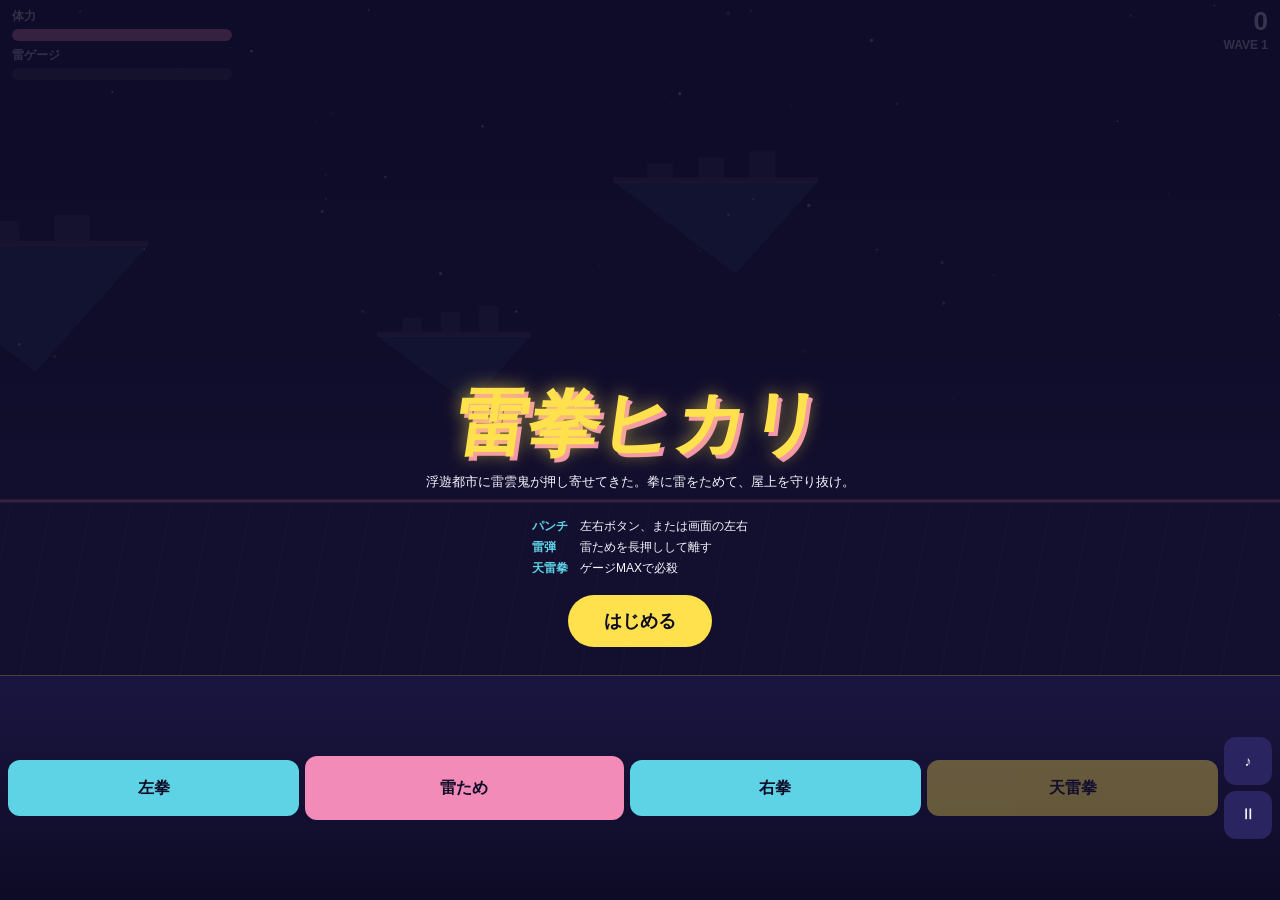
==== index.html @ 25540839 "add 245-raiken-hikari" ====
<!DOCTYPE html>
<html lang="ja">
<head>
<meta charset="UTF-8">
<meta name="viewport" content="width=device-width,initial-scale=1,maximum-scale=1,minimum-scale=1,user-scalable=no,viewport-fit=cover">
<meta name="apple-mobile-web-app-capable" content="yes">
<meta name="mobile-web-app-capable" content="yes">
<meta name="apple-mobile-web-app-status-bar-style" content="black-translucent">
<meta name="theme-color" content="#0e0b26">
<meta name="description" content="浮遊都市の屋上で、拳に雷をためて雷雲鬼を退けるアクション。">
<title>245｜雷拳ヒカリ</title>
<link rel="stylesheet" href="style.css">
</head>
<body>
<div id="game-shell">
  <footer id="control-deck" aria-label="操作盤">
    <button type="button" class="game-btn fist" id="btnL" aria-label="左パンチ">左拳</button>
    <button type="button" class="game-btn charge" id="btnCharge" aria-label="雷ため">雷ため</button>
    <button type="button" class="game-btn fist" id="btnR" aria-label="右パンチ">右拳</button>
    <button type="button" class="game-btn special" id="special" aria-label="必殺技 天雷拳" disabled>天雷拳</button>
    <div class="sys">
      <button type="button" class="game-btn" id="btnMute" aria-label="音の切り替え">♪</button>
      <button type="button" class="game-btn" id="btnPause" aria-label="一時停止">Ⅱ</button>
    </div>
  </footer>
  <div id="game-stage">
    <div id="screen-wrap">
      <canvas id="c" aria-label="雷拳ヒカリ"></canvas>
      <div class="hud">
        <div>
          <div class="lbl">体力</div><div class="bar" id="hp"><i style="width:100%"></i></div>
          <div class="lbl" style="margin-top:6px">雷ゲージ</div><div class="bar" id="gauge"><i style="width:0%"></i></div>
        </div>
        <div><div id="score">0</div><div id="wave">WAVE 1</div></div>
      </div>
      <div class="screen" id="title">
        <h1>雷拳ヒカリ</h1>
        <p>浮遊都市に雷雲鬼が押し寄せてきた。拳に雷をためて、屋上を守り抜け。</p>
        <div class="how">
          <b>パンチ</b><span>左右ボタン、または画面の左右</span>
          <b>雷弾</b><span>雷ためを長押しして離す</span>
          <b>天雷拳</b><span>ゲージMAXで必殺</span>
        </div>
        <button type="button" id="start" class="game-btn">はじめる</button>
        <div id="best"></div>
      </div>
      <div class="screen hidden" id="over">
        <h1 class="ko">KO…</h1>
        <p id="result"></p>
        <button type="button" id="retry" class="game-btn">もう一回</button>
      </div>
    </div>
  </div>
</div>
<dialog id="pauseDlg" aria-labelledby="pauseTitle">
  <h2 id="pauseTitle">一時停止</h2>
  <div class="col">
    <button type="button" class="game-btn" id="btnResume">再開</button>
    <button type="button" class="game-btn" id="btnMuteDlg">音の切り替え</button>
    <button type="button" class="game-btn" id="btnQuit">タイトルへ</button>
  </div>
</dialog>
<script src="script.js"></script>
</body>
</html>
---- style.css ----
*, *::before, *::after {
  box-sizing: border-box;
  -webkit-tap-highlight-color: transparent;
  -webkit-touch-callout: none;
  -webkit-user-select: none;
  user-select: none;
  -webkit-user-drag: none;
}
::selection { background: transparent; color: inherit; }
:root {
  --sky: #1d1846; --bolt: #ffe14d; --teal: #5fd3e6; --pink: #f28bb8;
  --ink: #f7f5ff; --deep: #0e0b26; --bg: #0e0b26; --fg: #f7f5ff;
}
@media (prefers-color-scheme: light) {
  :root:not([data-theme="dark"]) { --bg: #e9e6ff; --fg: #1d1846; }
}
:root[data-theme="light"] { --bg: #e9e6ff; --fg: #1d1846; }
:root[data-theme="dark"] { --bg: #0e0b26; --fg: #f7f5ff; }
html, body {
  margin: 0; padding: 0; width: 100%; height: 100%;
  overflow: hidden; overscroll-behavior: none; position: fixed;
  background: var(--bg); color: var(--fg);
  font-family: "Hiragino Kaku Gothic ProN", "Yu Gothic", sans-serif;
  touch-action: manipulation;
}
@supports (height: 100dvh) { html, body { height: 100dvh; } }

#game-shell {
  position: fixed; inset: 0; width: 100%; height: 100%; height: 100dvh;
  display: flex; flex-direction: column; touch-action: none;
}
#game-stage { order: 1; }
#control-deck { order: 2; }
#game-stage { position: relative; flex: 0 0 75%; height: 75%; min-height: 0; }
#screen-wrap { position: absolute; inset: 0; overflow: hidden; background: var(--sky); }
canvas { position: absolute; inset: 0; display: block; width: 100%; height: 100%; touch-action: none; z-index: 0; }

.hud {
  position: absolute; left: 0; right: 0; top: max(8px, env(safe-area-inset-top));
  padding: 0 12px; display: flex; justify-content: space-between;
  pointer-events: none; color: var(--ink); z-index: 2;
}
.bar { width: min(42vw, 220px); height: 12px; border-radius: 6px; background: rgba(255,255,255,.15); overflow: hidden; margin-top: 4px; }
.bar i { display: block; height: 100%; border-radius: 6px; }
#hp i { background: var(--pink); }
#gauge i { background: var(--bolt); }
.lbl { font-size: 12px; font-weight: 800; opacity: .85; }
#score { font-size: 26px; text-align: right; line-height: 1; font-weight: 800; }
#wave { font-size: 12px; font-weight: 800; text-align: right; opacity: .85; margin-top: 4px; }

.screen {
  position: absolute; inset: 0; display: flex; flex-direction: column;
  align-items: center; justify-content: flex-end;
  text-align: center;
  padding: 16px 16px 20px; color: var(--ink); background: rgba(14,11,38,.82); z-index: 20;
  pointer-events: auto;
}
.screen h1 {
  font-size: clamp(36px, 11vw, 72px); line-height: 1; color: var(--bolt);
  text-shadow: 0 0 18px rgba(255,225,77,.7), 4px 4px 0 var(--pink);
  transform: skewX(-8deg); margin: 0;
}
.screen p { max-width: 34em; line-height: 1.7; margin-top: 12px; font-size: 13px; }
.how { display: grid; grid-template-columns: auto 1fr; gap: 4px 12px; text-align: left; margin-top: 12px; font-size: 12px; }
.how b { color: var(--teal); }
.hidden { display: none !important; }
#best { margin-top: 8px; font-size: 13px; opacity: .8; }
.ko { font-size: clamp(32px, 9vw, 56px) !important; }

.game-btn {
  min-width: 48px; min-height: 48px; border: 0; border-radius: 12px;
  cursor: pointer; font: inherit; font-weight: 800;
  transition: transform .08s ease, opacity .08s ease;
  touch-action: manipulation; color: var(--deep); background: var(--bolt);
}
.game-btn:active, .game-btn.is-pressed { transform: scale(0.92); opacity: .88; }
.game-btn:focus-visible { outline: 3px solid var(--teal); outline-offset: 3px; }
.game-btn:disabled { opacity: .35; pointer-events: none; }
.screen .game-btn { margin-top: 18px; padding: 14px 36px; border-radius: 999px; font-size: 18px; }

#control-deck {
  flex: 0 0 25%; height: 25%; min-height: 0;
  display: flex; align-items: center; justify-content: space-between; gap: 6px;
  padding: 8px max(8px, env(safe-area-inset-right, 8px))
          max(8px, env(safe-area-inset-bottom, 8px))
          max(8px, env(safe-area-inset-left, 8px));
  background: linear-gradient(180deg, #1a1540, #0e0b26);
  border-top: 1px solid rgba(255,225,77,.25);
  z-index: 8; touch-action: none; overflow: hidden;
}
#control-deck .fist { flex: 1; min-height: 56px; background: var(--teal); color: var(--deep); }
#control-deck .charge { flex: 1.1; min-height: 64px; background: var(--pink); }
#control-deck .special { flex: 1; min-height: 56px; background: var(--bolt); }
#control-deck .sys { display: flex; flex-direction: column; gap: 6px; }
#control-deck .sys .game-btn { min-width: 48px; min-height: 48px; background: #2a2460; color: var(--ink); font-size: 14px; }

#pauseDlg {
  border: 0; border-radius: 16px; background: #1a1540; color: var(--ink);
  padding: 22px 20px; max-width: 320px; width: calc(100% - 40px);
}
#pauseDlg::backdrop { background: rgba(8,6,24,.72); }
#pauseDlg h2 { margin: 0 0 14px; text-align: center; color: var(--bolt); }
#pauseDlg .col { display: flex; flex-direction: column; gap: 10px; }
#pauseDlg .game-btn { width: 100%; color: var(--deep); }
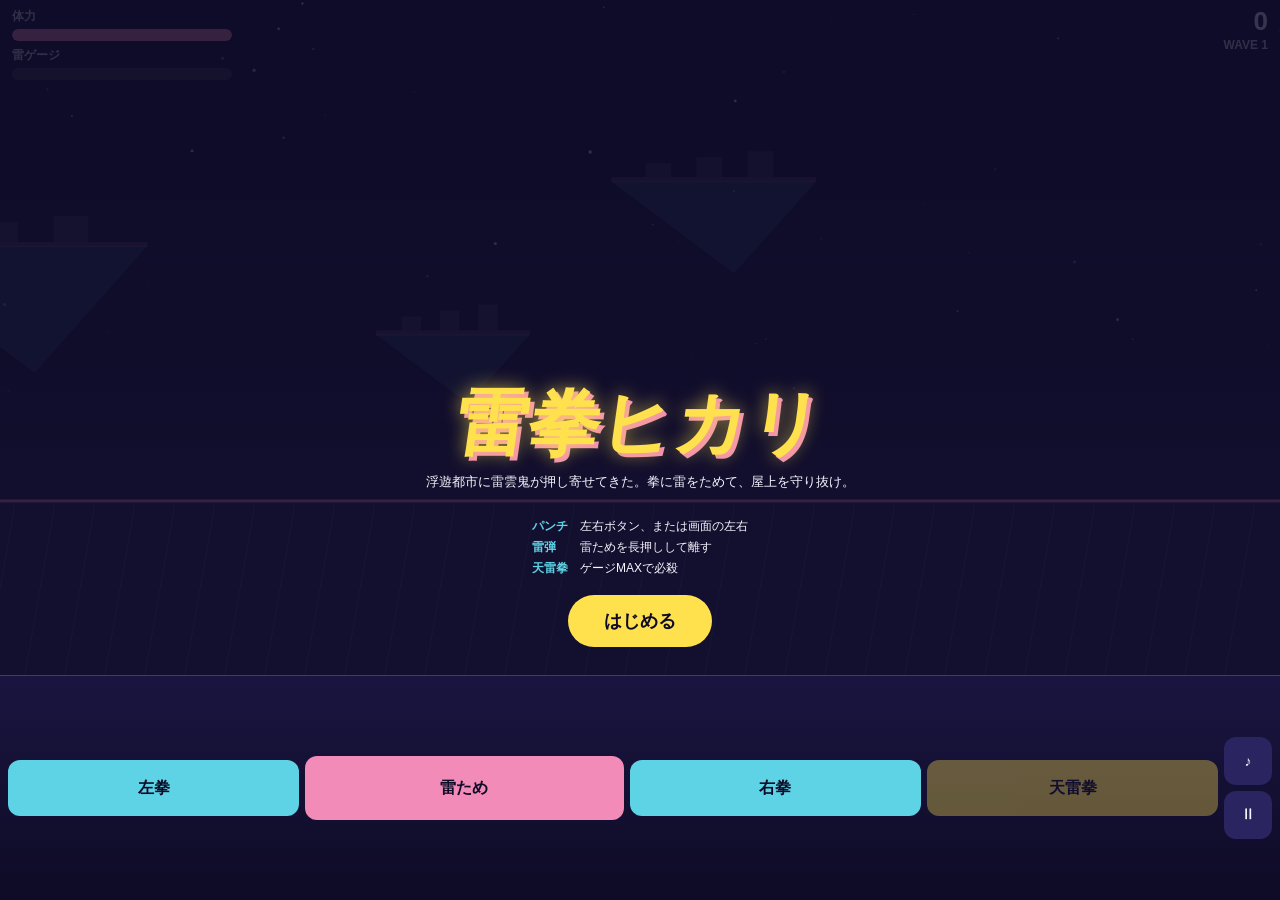
==== commit 3bdebedf: "add OGP tags" ====
--- a/index.html
+++ b/index.html
@@ -10,6 +10,11 @@
 <meta name="description" content="浮遊都市の屋上で、拳に雷をためて雷雲鬼を退けるアクション。">
 <title>245｜雷拳ヒカリ</title>
 <link rel="stylesheet" href="style.css">
+    <meta property="og:title" content="245｜雷拳ヒカリ">
+    <meta property="og:description" content="スマホ・PCのブラウザで遊べる無料ゲームです。インストール不要！">
+    <meta property="og:url" content="https://titan11111.github.io/245-raiken-hikari/">
+    <meta property="og:type" content="website">
+    <meta name="twitter:card" content="summary">
 </head>
 <body>
 <div id="game-shell">
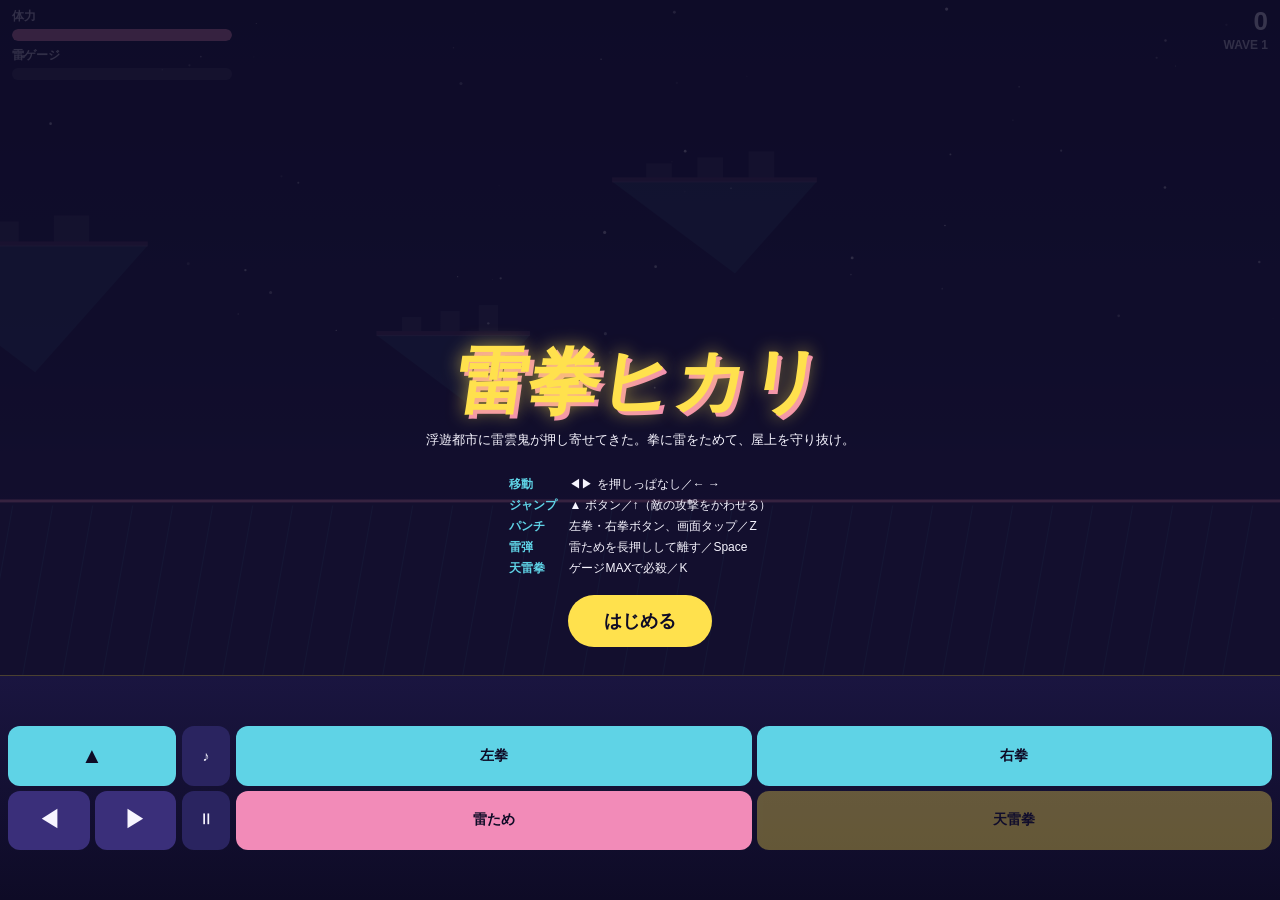
==== commit 7f100491: "feat(245): 左右移動とジャンプを追加し、操作盤を移動パッド付きへ作り替え - プレイヤーを W/2 固定から解放し、左右移動（245px/s・画面端クランプ）と   重力ジャンプ（初速620" ====
--- a/index.html
+++ b/index.html
@@ -19,13 +19,20 @@
 <body>
 <div id="game-shell">
   <footer id="control-deck" aria-label="操作盤">
-    <button type="button" class="game-btn fist" id="btnL" aria-label="左パンチ">左拳</button>
-    <button type="button" class="game-btn charge" id="btnCharge" aria-label="雷ため">雷ため</button>
-    <button type="button" class="game-btn fist" id="btnR" aria-label="右パンチ">右拳</button>
-    <button type="button" class="game-btn special" id="special" aria-label="必殺技 天雷拳" disabled>天雷拳</button>
+    <div class="pad" aria-label="移動キー">
+      <button type="button" class="game-btn jump" id="btnJump" aria-label="ジャンプ">▲</button>
+      <button type="button" class="game-btn move" id="btnLeft" aria-label="左へ移動">◀</button>
+      <button type="button" class="game-btn move" id="btnRight" aria-label="右へ移動">▶</button>
+    </div>
     <div class="sys">
       <button type="button" class="game-btn" id="btnMute" aria-label="音の切り替え">♪</button>
       <button type="button" class="game-btn" id="btnPause" aria-label="一時停止">Ⅱ</button>
+    </div>
+    <div class="acts" aria-label="攻撃">
+      <button type="button" class="game-btn fist" id="btnL" aria-label="左パンチ">左拳</button>
+      <button type="button" class="game-btn fist" id="btnR" aria-label="右パンチ">右拳</button>
+      <button type="button" class="game-btn charge" id="btnCharge" aria-label="雷ため">雷ため</button>
+      <button type="button" class="game-btn special" id="special" aria-label="必殺技 天雷拳" disabled>天雷拳</button>
     </div>
   </footer>
   <div id="game-stage">
@@ -42,9 +49,11 @@
         <h1>雷拳ヒカリ</h1>
         <p>浮遊都市に雷雲鬼が押し寄せてきた。拳に雷をためて、屋上を守り抜け。</p>
         <div class="how">
-          <b>パンチ</b><span>左右ボタン、または画面の左右</span>
-          <b>雷弾</b><span>雷ためを長押しして離す</span>
-          <b>天雷拳</b><span>ゲージMAXで必殺</span>
+          <b>移動</b><span>◀▶ を押しっぱなし／← →</span>
+          <b>ジャンプ</b><span>▲ ボタン／↑（敵の攻撃をかわせる）</span>
+          <b>パンチ</b><span>左拳・右拳ボタン、画面タップ／Z</span>
+          <b>雷弾</b><span>雷ためを長押しして離す／Space</span>
+          <b>天雷拳</b><span>ゲージMAXで必殺／K</span>
         </div>
         <button type="button" id="start" class="game-btn">はじめる</button>
         <div id="best"></div>
--- a/style.css
+++ b/style.css
@@ -88,11 +88,44 @@
   border-top: 1px solid rgba(255,225,77,.25);
   z-index: 8; touch-action: none; overflow: hidden;
 }
-#control-deck .fist { flex: 1; min-height: 56px; background: var(--teal); color: var(--deep); }
-#control-deck .charge { flex: 1.1; min-height: 64px; background: var(--pink); }
-#control-deck .special { flex: 1; min-height: 56px; background: var(--bolt); }
-#control-deck .sys { display: flex; flex-direction: column; gap: 6px; }
-#control-deck .sys .game-btn { min-width: 48px; min-height: 48px; background: #2a2460; color: var(--ink); font-size: 14px; }
+/* 左：移動パッド（◀ ▶ ＋ ▲ジャンプ）。押しっぱなし用に touch-action:none */
+#control-deck .pad {
+  flex: 0 0 auto; display: grid; gap: 5px;
+  grid-template-columns: repeat(2, minmax(0, 1fr));
+  grid-template-rows: repeat(2, minmax(0, 1fr));
+  width: min(46vw, 168px); height: 100%; max-height: 124px;
+}
+#control-deck .pad .game-btn {
+  min-width: 0; min-height: 0; font-size: 22px; line-height: 1;
+  padding: 0; touch-action: none;
+}
+#btnJump { grid-column: 1 / -1; grid-row: 1; background: var(--teal); color: var(--deep); }
+#btnLeft { grid-column: 1; grid-row: 2; }
+#btnRight { grid-column: 2; grid-row: 2; }
+#control-deck .move { background: #3a2f7a; color: var(--ink); }
+
+/* 右：攻撃 2x2 */
+#control-deck .acts {
+  flex: 1 1 auto; min-width: 0; display: grid; gap: 5px;
+  grid-template-columns: repeat(2, minmax(0, 1fr));
+  grid-template-rows: repeat(2, minmax(0, 1fr));
+  height: 100%; max-height: 124px;
+}
+#control-deck .acts .game-btn {
+  min-width: 0; min-height: 0; font-size: 14px; padding: 0 2px; touch-action: none;
+}
+#control-deck .fist { background: var(--teal); color: var(--deep); }
+#control-deck .charge { background: var(--pink); color: var(--deep); }
+#control-deck .special { background: var(--bolt); color: var(--deep); }
+
+#control-deck .sys { flex: 0 0 auto; display: flex; flex-direction: column; gap: 5px; height: 100%; max-height: 124px; }
+#control-deck .sys .game-btn { flex: 1; min-width: 48px; min-height: 0; background: #2a2460; color: var(--ink); font-size: 14px; }
+
+@media (max-height: 620px) {
+  #control-deck .pad, #control-deck .acts, #control-deck .sys { max-height: 96px; }
+  #control-deck .acts .game-btn { font-size: 12px; }
+  #control-deck .pad .game-btn { font-size: 18px; }
+}
 
 #pauseDlg {
   border: 0; border-radius: 16px; background: #1a1540; color: var(--ink);
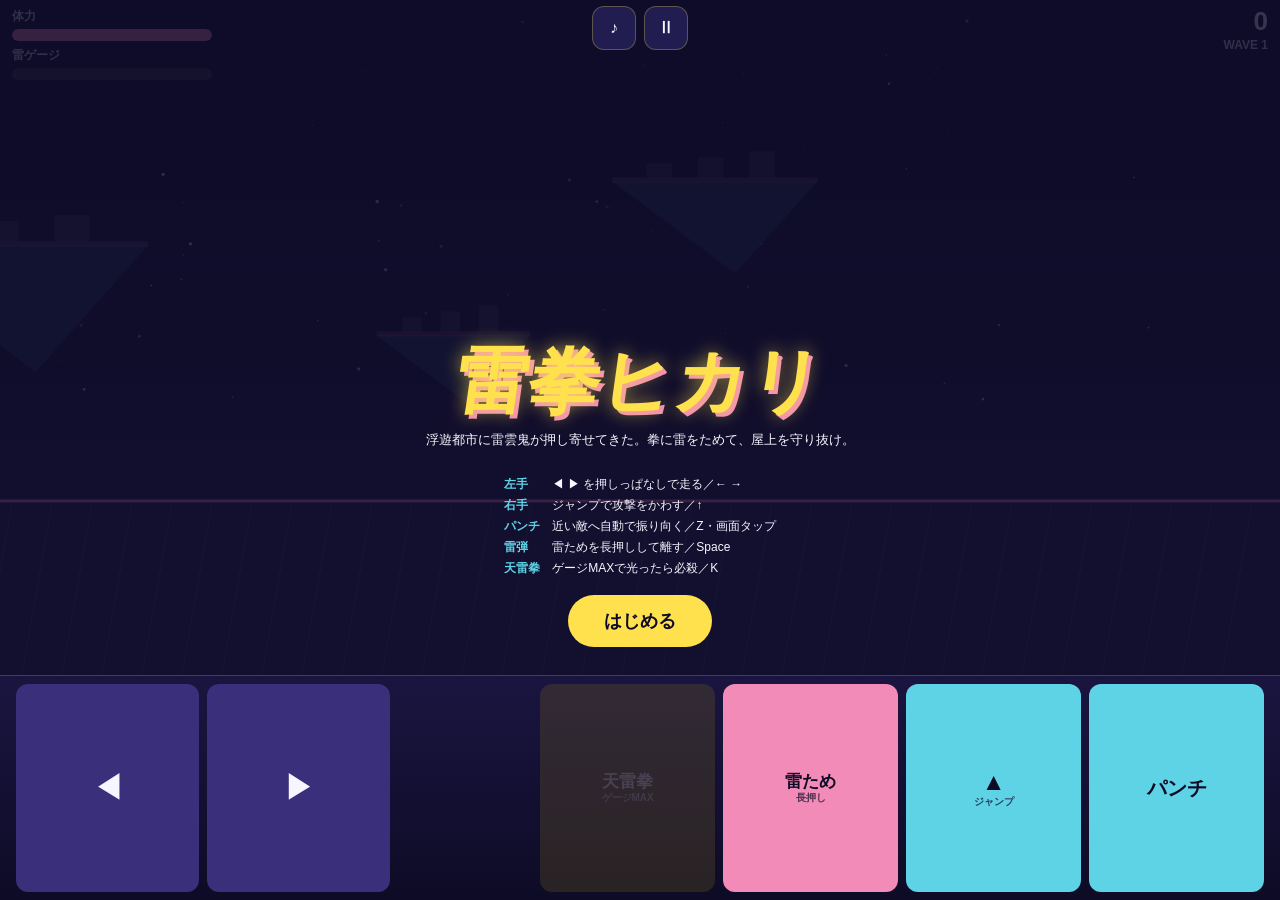
==== commit 052fe392: "fix(245): 操作性改修 — 左親指=移動/右親指=ジャンプ+攻撃に分離し、雷弾の暴発を止める 「操作性が悪い」の中身をコードとレイアウト実測で6件に分解して潰した。  1. 走りながらジャンプ" ====
--- a/index.html
+++ b/index.html
@@ -20,40 +20,39 @@
 <div id="game-shell">
   <footer id="control-deck" aria-label="操作盤">
     <div class="pad" aria-label="移動キー">
-      <button type="button" class="game-btn jump" id="btnJump" aria-label="ジャンプ">▲</button>
-      <button type="button" class="game-btn move" id="btnLeft" aria-label="左へ移動">◀</button>
-      <button type="button" class="game-btn move" id="btnRight" aria-label="右へ移動">▶</button>
-    </div>
-    <div class="sys">
-      <button type="button" class="game-btn" id="btnMute" aria-label="音の切り替え">♪</button>
-      <button type="button" class="game-btn" id="btnPause" aria-label="一時停止">Ⅱ</button>
+      <button type="button" class="game-btn move" id="btnLeft" aria-label="左へ走る">◀</button>
+      <button type="button" class="game-btn move" id="btnRight" aria-label="右へ走る">▶</button>
     </div>
     <div class="acts" aria-label="攻撃">
-      <button type="button" class="game-btn fist" id="btnL" aria-label="左パンチ">左拳</button>
-      <button type="button" class="game-btn fist" id="btnR" aria-label="右パンチ">右拳</button>
-      <button type="button" class="game-btn charge" id="btnCharge" aria-label="雷ため">雷ため</button>
-      <button type="button" class="game-btn special" id="special" aria-label="必殺技 天雷拳" disabled>天雷拳</button>
+      <button type="button" class="game-btn special" id="special" aria-label="必殺技 天雷拳" disabled><b>天雷拳</b><small>ゲージMAX</small></button>
+      <button type="button" class="game-btn jump" id="btnJump" aria-label="ジャンプ"><b>▲</b><small>ジャンプ</small></button>
+      <button type="button" class="game-btn charge" id="btnCharge" aria-label="雷ため 長押しで雷弾"><b>雷ため</b><small>長押し</small></button>
+      <button type="button" class="game-btn fist" id="btnPunch" aria-label="パンチ"><b>パンチ</b></button>
     </div>
   </footer>
   <div id="game-stage">
     <div id="screen-wrap">
       <canvas id="c" aria-label="雷拳ヒカリ"></canvas>
       <div class="hud">
-        <div>
+        <div class="hud-l">
           <div class="lbl">体力</div><div class="bar" id="hp"><i style="width:100%"></i></div>
           <div class="lbl" style="margin-top:6px">雷ゲージ</div><div class="bar" id="gauge"><i style="width:0%"></i></div>
         </div>
-        <div><div id="score">0</div><div id="wave">WAVE 1</div></div>
+        <div class="hud-r"><div id="score">0</div><div id="wave">WAVE 1</div></div>
+      </div>
+      <div class="sys" aria-label="システム">
+        <button type="button" class="sys-btn" id="btnMute" aria-label="音の切り替え">♪</button>
+        <button type="button" class="sys-btn" id="btnPause" aria-label="一時停止">Ⅱ</button>
       </div>
       <div class="screen" id="title">
         <h1>雷拳ヒカリ</h1>
         <p>浮遊都市に雷雲鬼が押し寄せてきた。拳に雷をためて、屋上を守り抜け。</p>
         <div class="how">
-          <b>移動</b><span>◀▶ を押しっぱなし／← →</span>
-          <b>ジャンプ</b><span>▲ ボタン／↑（敵の攻撃をかわせる）</span>
-          <b>パンチ</b><span>左拳・右拳ボタン、画面タップ／Z</span>
+          <b>左手</b><span>◀ ▶ を押しっぱなしで走る／← →</span>
+          <b>右手</b><span>ジャンプで攻撃をかわす／↑</span>
+          <b>パンチ</b><span>近い敵へ自動で振り向く／Z・画面タップ</span>
           <b>雷弾</b><span>雷ためを長押しして離す／Space</span>
-          <b>天雷拳</b><span>ゲージMAXで必殺／K</span>
+          <b>天雷拳</b><span>ゲージMAXで光ったら必殺／K</span>
         </div>
         <button type="button" id="start" class="game-btn">はじめる</button>
         <div id="best"></div>
--- a/style.css
+++ b/style.css
@@ -29,6 +29,8 @@
   position: fixed; inset: 0; width: 100%; height: 100%; height: 100dvh;
   display: flex; flex-direction: column; touch-action: none;
 }
+/* DOM順は 操作盤 → ステージ。表示順だけ order で入れ替える
+   （harnessのタップ検査が最初の button/canvas を掴むため、canvasを先頭に置かない） */
 #game-stage { order: 1; }
 #control-deck { order: 2; }
 #game-stage { position: relative; flex: 0 0 75%; height: 75%; min-height: 0; }
@@ -40,13 +42,29 @@
   padding: 0 12px; display: flex; justify-content: space-between;
   pointer-events: none; color: var(--ink); z-index: 2;
 }
-.bar { width: min(42vw, 220px); height: 12px; border-radius: 6px; background: rgba(255,255,255,.15); overflow: hidden; margin-top: 4px; }
-.bar i { display: block; height: 100%; border-radius: 6px; }
+.hud-l, .hud-r { flex: 0 1 auto; min-width: 0; }
+.bar { width: min(34vw, 200px); height: 12px; border-radius: 6px; background: rgba(255,255,255,.15); overflow: hidden; margin-top: 4px; }
+.bar i { display: block; height: 100%; border-radius: 6px; transition: width .12s linear; }
 #hp i { background: var(--pink); }
 #gauge i { background: var(--bolt); }
 .lbl { font-size: 12px; font-weight: 800; opacity: .85; }
 #score { font-size: 26px; text-align: right; line-height: 1; font-weight: 800; }
 #wave { font-size: 12px; font-weight: 800; text-align: right; opacity: .85; margin-top: 4px; }
+
+/* システム（ミュート・ポーズ）は画面上端の中央へ。両親指の動線から外して誤爆を防ぐ */
+.sys {
+  position: absolute; top: max(6px, env(safe-area-inset-top)); left: 50%;
+  transform: translateX(-50%); display: flex; gap: 8px; z-index: 21; pointer-events: auto;
+}
+.sys-btn {
+  width: 44px; height: 44px; border: 0; border-radius: 12px; cursor: pointer;
+  font: inherit; font-size: 16px; font-weight: 800; line-height: 1;
+  background: rgba(42,36,96,.72); color: var(--ink);
+  border: 1px solid rgba(255,225,77,.28);
+  touch-action: manipulation; transition: transform .08s ease, opacity .08s ease;
+}
+.sys-btn:active, .sys-btn.is-pressed { transform: scale(.9); opacity: .85; }
+.sys-btn:focus-visible { outline: 3px solid var(--teal); outline-offset: 3px; }
 
 .screen {
   position: absolute; inset: 0; display: flex; flex-direction: column;
@@ -75,56 +93,76 @@
 }
 .game-btn:active, .game-btn.is-pressed { transform: scale(0.92); opacity: .88; }
 .game-btn:focus-visible { outline: 3px solid var(--teal); outline-offset: 3px; }
-.game-btn:disabled { opacity: .35; pointer-events: none; }
+.game-btn:disabled { opacity: .3; pointer-events: none; }
 .screen .game-btn { margin-top: 18px; padding: 14px 36px; border-radius: 999px; font-size: 18px; }
 
 #control-deck {
   flex: 0 0 25%; height: 25%; min-height: 0;
-  display: flex; align-items: center; justify-content: space-between; gap: 6px;
-  padding: 8px max(8px, env(safe-area-inset-right, 8px))
+  display: flex; align-items: stretch; justify-content: space-between; gap: 10px;
+  padding: 8px max(10px, env(safe-area-inset-right, 10px))
           max(8px, env(safe-area-inset-bottom, 8px))
-          max(8px, env(safe-area-inset-left, 8px));
+          max(10px, env(safe-area-inset-left, 10px));
   background: linear-gradient(180deg, #1a1540, #0e0b26);
   border-top: 1px solid rgba(255,225,77,.25);
   z-index: 8; touch-action: none; overflow: hidden;
 }
-/* 左：移動パッド（◀ ▶ ＋ ▲ジャンプ）。押しっぱなし用に touch-action:none */
+/* 左親指＝移動だけ。ジャンプは右手へ移したので「走りながら跳ぶ」が成立する */
 #control-deck .pad {
-  flex: 0 0 auto; display: grid; gap: 5px;
+  flex: 1 1 42%; max-width: 46%; display: grid; gap: 8px;
+  grid-template-columns: repeat(2, minmax(0, 1fr));
+  height: 100%;
+}
+/* 右親指＝ジャンプ＋攻撃。よく使うジャンプ／パンチを右列＝一番届く位置に置く */
+#control-deck .acts {
+  flex: 1 1 52%; display: grid; gap: 8px;
   grid-template-columns: repeat(2, minmax(0, 1fr));
   grid-template-rows: repeat(2, minmax(0, 1fr));
-  width: min(46vw, 168px); height: 100%; max-height: 124px;
+  height: 100%;
 }
-#control-deck .pad .game-btn {
-  min-width: 0; min-height: 0; font-size: 22px; line-height: 1;
-  padding: 0; touch-action: none;
+#control-deck .game-btn {
+  min-width: 0; min-height: 0; padding: 0 2px; touch-action: none;
+  display: flex; flex-direction: column; align-items: center; justify-content: center; gap: 2px;
+  position: relative; overflow: hidden;
 }
-#btnJump { grid-column: 1 / -1; grid-row: 1; background: var(--teal); color: var(--deep); }
-#btnLeft { grid-column: 1; grid-row: 2; }
-#btnRight { grid-column: 2; grid-row: 2; }
+#control-deck .game-btn b { font-size: clamp(13px, 3.6vw, 17px); line-height: 1.05; }
+#control-deck .game-btn small { font-size: 10px; opacity: .72; font-weight: 700; line-height: 1; }
+#control-deck .pad .game-btn { font-size: clamp(22px, 6vw, 30px); line-height: 1; }
 #control-deck .move { background: #3a2f7a; color: var(--ink); }
+#control-deck .jump { background: var(--teal); }
+#control-deck .jump b { font-size: clamp(18px, 5vw, 24px); }
+#control-deck .fist { background: var(--teal); }
+#control-deck .fist b { font-size: clamp(15px, 4.4vw, 20px); }
+#control-deck .charge { background: var(--pink); }
+#control-deck .special { background: #6a5a1f; color: rgba(255,255,255,.55); }
 
-/* 右：攻撃 2x2 */
-#control-deck .acts {
-  flex: 1 1 auto; min-width: 0; display: grid; gap: 5px;
-  grid-template-columns: repeat(2, minmax(0, 1fr));
-  grid-template-rows: repeat(2, minmax(0, 1fr));
-  height: 100%; max-height: 124px;
+/* 雷ためボタン自身がチャージ量を表示する（キャラは画面中央にいて親指から遠いため） */
+#control-deck .charge::before {
+  content: ''; position: absolute; left: 0; bottom: 0; width: 100%;
+  height: calc(var(--chg, 0) * 100%); background: rgba(255,225,77,.55); pointer-events: none;
 }
-#control-deck .acts .game-btn {
-  min-width: 0; min-height: 0; font-size: 14px; padding: 0 2px; touch-action: none;
+#control-deck .charge.max { animation: chgmax .3s steps(2) infinite; }
+@keyframes chgmax { 0% { background: var(--pink) } 100% { background: var(--bolt) } }
+
+/* 天雷拳は撃てるときだけ光る（disabledの薄い表示と明確に差をつける） */
+#control-deck .special.ready { background: var(--bolt); color: var(--deep); animation: rdy .6s ease-in-out infinite alternate; }
+#control-deck .special.ready small { opacity: .8; }
+@keyframes rdy { from { box-shadow: 0 0 0 0 rgba(255,225,77,.6) } to { box-shadow: 0 0 0 7px rgba(255,225,77,0) } }
+
+@media (prefers-reduced-motion: reduce) {
+  #control-deck .special.ready, #control-deck .charge.max { animation: none; }
 }
-#control-deck .fist { background: var(--teal); color: var(--deep); }
-#control-deck .charge { background: var(--pink); color: var(--deep); }
-#control-deck .special { background: var(--bolt); color: var(--deep); }
-
-#control-deck .sys { flex: 0 0 auto; display: flex; flex-direction: column; gap: 5px; height: 100%; max-height: 124px; }
-#control-deck .sys .game-btn { flex: 1; min-width: 48px; min-height: 0; background: #2a2460; color: var(--ink); font-size: 14px; }
-
-@media (max-height: 620px) {
-  #control-deck .pad, #control-deck .acts, #control-deck .sys { max-height: 96px; }
-  #control-deck .acts .game-btn { font-size: 12px; }
-  #control-deck .pad .game-btn { font-size: 18px; }
+/* 横画面は横幅が余るので操作盤を内側に寄せる */
+@media (orientation: landscape) {
+  #control-deck { gap: 14px; padding-left: max(16px, env(safe-area-inset-left, 16px)); padding-right: max(16px, env(safe-area-inset-right, 16px)); }
+  #control-deck .pad { flex: 0 1 30%; max-width: 30%; }
+  /* 2段だと1ボタン約43pxで指が入らない。1段に並べて縦いっぱい使う */
+  #control-deck .acts {
+    flex: 0 1 58%; grid-template-columns: repeat(4, minmax(0, 1fr)); grid-template-rows: 1fr;
+  }
+  #control-deck .acts .special { order: 1 }
+  #control-deck .acts .charge  { order: 2 }
+  #control-deck .acts .jump    { order: 3 }
+  #control-deck .acts .fist    { order: 4 }
 }
 
 #pauseDlg {
